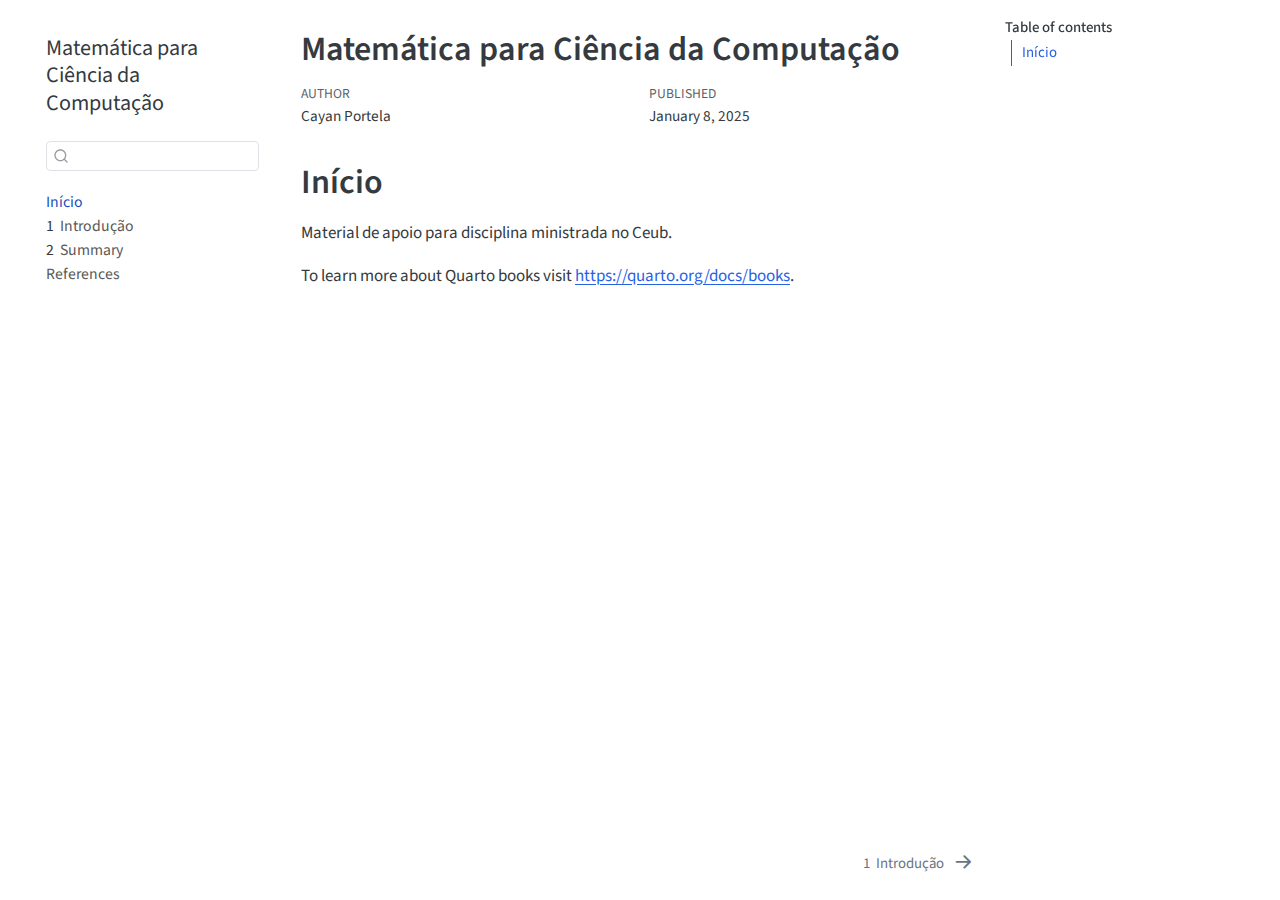
==== docs/index.html @ 1aaa0ab2 "Publish sie do docs/" ====
<!DOCTYPE html>
<html xmlns="http://www.w3.org/1999/xhtml" lang="en" xml:lang="en"><head>

<meta charset="utf-8">
<meta name="generator" content="quarto-1.5.56">

<meta name="viewport" content="width=device-width, initial-scale=1.0, user-scalable=yes">

<meta name="author" content="Cayan Portela">
<meta name="dcterms.date" content="2025-01-08">

<title>Matemática para Ciência da Computação</title>
<style>
code{white-space: pre-wrap;}
span.smallcaps{font-variant: small-caps;}
div.columns{display: flex; gap: min(4vw, 1.5em);}
div.column{flex: auto; overflow-x: auto;}
div.hanging-indent{margin-left: 1.5em; text-indent: -1.5em;}
ul.task-list{list-style: none;}
ul.task-list li input[type="checkbox"] {
  width: 0.8em;
  margin: 0 0.8em 0.2em -1em; /* quarto-specific, see https://github.com/quarto-dev/quarto-cli/issues/4556 */ 
  vertical-align: middle;
}
</style>


<script src="site_libs/quarto-nav/quarto-nav.js"></script>
<script src="site_libs/quarto-nav/headroom.min.js"></script>
<script src="site_libs/clipboard/clipboard.min.js"></script>
<script src="site_libs/quarto-search/autocomplete.umd.js"></script>
<script src="site_libs/quarto-search/fuse.min.js"></script>
<script src="site_libs/quarto-search/quarto-search.js"></script>
<meta name="quarto:offset" content="./">
<link href="./intro.html" rel="next">
<script src="site_libs/quarto-html/quarto.js"></script>
<script src="site_libs/quarto-html/popper.min.js"></script>
<script src="site_libs/quarto-html/tippy.umd.min.js"></script>
<script src="site_libs/quarto-html/anchor.min.js"></script>
<link href="site_libs/quarto-html/tippy.css" rel="stylesheet">
<link href="site_libs/quarto-html/quarto-syntax-highlighting.css" rel="stylesheet" id="quarto-text-highlighting-styles">
<script src="site_libs/bootstrap/bootstrap.min.js"></script>
<link href="site_libs/bootstrap/bootstrap-icons.css" rel="stylesheet">
<link href="site_libs/bootstrap/bootstrap.min.css" rel="stylesheet" id="quarto-bootstrap" data-mode="light">
<script id="quarto-search-options" type="application/json">{
  "location": "sidebar",
  "copy-button": false,
  "collapse-after": 3,
  "panel-placement": "start",
  "type": "textbox",
  "limit": 50,
  "keyboard-shortcut": [
    "f",
    "/",
    "s"
  ],
  "show-item-context": false,
  "language": {
    "search-no-results-text": "No results",
    "search-matching-documents-text": "matching documents",
    "search-copy-link-title": "Copy link to search",
    "search-hide-matches-text": "Hide additional matches",
    "search-more-match-text": "more match in this document",
    "search-more-matches-text": "more matches in this document",
    "search-clear-button-title": "Clear",
    "search-text-placeholder": "",
    "search-detached-cancel-button-title": "Cancel",
    "search-submit-button-title": "Submit",
    "search-label": "Search"
  }
}</script>


</head>

<body class="nav-sidebar floating">

<div id="quarto-search-results"></div>
  <header id="quarto-header" class="headroom fixed-top">
  <nav class="quarto-secondary-nav">
    <div class="container-fluid d-flex">
      <button type="button" class="quarto-btn-toggle btn" data-bs-toggle="collapse" role="button" data-bs-target=".quarto-sidebar-collapse-item" aria-controls="quarto-sidebar" aria-expanded="false" aria-label="Toggle sidebar navigation" onclick="if (window.quartoToggleHeadroom) { window.quartoToggleHeadroom(); }">
        <i class="bi bi-layout-text-sidebar-reverse"></i>
      </button>
        <nav class="quarto-page-breadcrumbs" aria-label="breadcrumb"><ol class="breadcrumb"><li class="breadcrumb-item"><a href="./index.html">Início</a></li></ol></nav>
        <a class="flex-grow-1" role="navigation" data-bs-toggle="collapse" data-bs-target=".quarto-sidebar-collapse-item" aria-controls="quarto-sidebar" aria-expanded="false" aria-label="Toggle sidebar navigation" onclick="if (window.quartoToggleHeadroom) { window.quartoToggleHeadroom(); }">      
        </a>
      <button type="button" class="btn quarto-search-button" aria-label="Search" onclick="window.quartoOpenSearch();">
        <i class="bi bi-search"></i>
      </button>
    </div>
  </nav>
</header>
<!-- content -->
<div id="quarto-content" class="quarto-container page-columns page-rows-contents page-layout-article">
<!-- sidebar -->
  <nav id="quarto-sidebar" class="sidebar collapse collapse-horizontal quarto-sidebar-collapse-item sidebar-navigation floating overflow-auto">
    <div class="pt-lg-2 mt-2 text-left sidebar-header">
    <div class="sidebar-title mb-0 py-0">
      <a href="./">Matemática para Ciência da Computação</a> 
    </div>
      </div>
        <div class="mt-2 flex-shrink-0 align-items-center">
        <div class="sidebar-search">
        <div id="quarto-search" class="" title="Search"></div>
        </div>
        </div>
    <div class="sidebar-menu-container"> 
    <ul class="list-unstyled mt-1">
        <li class="sidebar-item">
  <div class="sidebar-item-container"> 
  <a href="./index.html" class="sidebar-item-text sidebar-link active">
 <span class="menu-text">Início</span></a>
  </div>
</li>
        <li class="sidebar-item">
  <div class="sidebar-item-container"> 
  <a href="./intro.html" class="sidebar-item-text sidebar-link">
 <span class="menu-text"><span class="chapter-number">1</span>&nbsp; <span class="chapter-title">Introdução</span></span></a>
  </div>
</li>
        <li class="sidebar-item">
  <div class="sidebar-item-container"> 
  <a href="./summary.html" class="sidebar-item-text sidebar-link">
 <span class="menu-text"><span class="chapter-number">2</span>&nbsp; <span class="chapter-title">Summary</span></span></a>
  </div>
</li>
        <li class="sidebar-item">
  <div class="sidebar-item-container"> 
  <a href="./references.html" class="sidebar-item-text sidebar-link">
 <span class="menu-text">References</span></a>
  </div>
</li>
    </ul>
    </div>
</nav>
<div id="quarto-sidebar-glass" class="quarto-sidebar-collapse-item" data-bs-toggle="collapse" data-bs-target=".quarto-sidebar-collapse-item"></div>
<!-- margin-sidebar -->
    <div id="quarto-margin-sidebar" class="sidebar margin-sidebar">
        <nav id="TOC" role="doc-toc" class="toc-active">
    <h2 id="toc-title">Table of contents</h2>
   
  <ul>
  <li><a href="#início" id="toc-início" class="nav-link active" data-scroll-target="#início">Início</a></li>
  </ul>
</nav>
    </div>
<!-- main -->
<main class="content" id="quarto-document-content">

<header id="title-block-header" class="quarto-title-block default">
<div class="quarto-title">
<h1 class="title">Matemática para Ciência da Computação</h1>
</div>



<div class="quarto-title-meta">

    <div>
    <div class="quarto-title-meta-heading">Author</div>
    <div class="quarto-title-meta-contents">
             <p>Cayan Portela </p>
          </div>
  </div>
    
    <div>
    <div class="quarto-title-meta-heading">Published</div>
    <div class="quarto-title-meta-contents">
      <p class="date">January 8, 2025</p>
    </div>
  </div>
  
    
  </div>
  


</header>


<section id="início" class="level1 unnumbered">
<h1 class="unnumbered">Início</h1>
<p>Material de apoio para disciplina ministrada no Ceub.</p>
<p>To learn more about Quarto books visit <a href="https://quarto.org/docs/books" class="uri">https://quarto.org/docs/books</a>.</p>


</section>

</main> <!-- /main -->
<script id="quarto-html-after-body" type="application/javascript">
window.document.addEventListener("DOMContentLoaded", function (event) {
  const toggleBodyColorMode = (bsSheetEl) => {
    const mode = bsSheetEl.getAttribute("data-mode");
    const bodyEl = window.document.querySelector("body");
    if (mode === "dark") {
      bodyEl.classList.add("quarto-dark");
      bodyEl.classList.remove("quarto-light");
    } else {
      bodyEl.classList.add("quarto-light");
      bodyEl.classList.remove("quarto-dark");
    }
  }
  const toggleBodyColorPrimary = () => {
    const bsSheetEl = window.document.querySelector("link#quarto-bootstrap");
    if (bsSheetEl) {
      toggleBodyColorMode(bsSheetEl);
    }
  }
  toggleBodyColorPrimary();  
  const icon = "";
  const anchorJS = new window.AnchorJS();
  anchorJS.options = {
    placement: 'right',
    icon: icon
  };
  anchorJS.add('.anchored');
  const isCodeAnnotation = (el) => {
    for (const clz of el.classList) {
      if (clz.startsWith('code-annotation-')) {                     
        return true;
      }
    }
    return false;
  }
  const onCopySuccess = function(e) {
    // button target
    const button = e.trigger;
    // don't keep focus
    button.blur();
    // flash "checked"
    button.classList.add('code-copy-button-checked');
    var currentTitle = button.getAttribute("title");
    button.setAttribute("title", "Copied!");
    let tooltip;
    if (window.bootstrap) {
      button.setAttribute("data-bs-toggle", "tooltip");
      button.setAttribute("data-bs-placement", "left");
      button.setAttribute("data-bs-title", "Copied!");
      tooltip = new bootstrap.Tooltip(button, 
        { trigger: "manual", 
          customClass: "code-copy-button-tooltip",
          offset: [0, -8]});
      tooltip.show();    
    }
    setTimeout(function() {
      if (tooltip) {
        tooltip.hide();
        button.removeAttribute("data-bs-title");
        button.removeAttribute("data-bs-toggle");
        button.removeAttribute("data-bs-placement");
      }
      button.setAttribute("title", currentTitle);
      button.classList.remove('code-copy-button-checked');
    }, 1000);
    // clear code selection
    e.clearSelection();
  }
  const getTextToCopy = function(trigger) {
      const codeEl = trigger.previousElementSibling.cloneNode(true);
      for (const childEl of codeEl.children) {
        if (isCodeAnnotation(childEl)) {
          childEl.remove();
        }
      }
      return codeEl.innerText;
  }
  const clipboard = new window.ClipboardJS('.code-copy-button:not([data-in-quarto-modal])', {
    text: getTextToCopy
  });
  clipboard.on('success', onCopySuccess);
  if (window.document.getElementById('quarto-embedded-source-code-modal')) {
    // For code content inside modals, clipBoardJS needs to be initialized with a container option
    // TODO: Check when it could be a function (https://github.com/zenorocha/clipboard.js/issues/860)
    const clipboardModal = new window.ClipboardJS('.code-copy-button[data-in-quarto-modal]', {
      text: getTextToCopy,
      container: window.document.getElementById('quarto-embedded-source-code-modal')
    });
    clipboardModal.on('success', onCopySuccess);
  }
    var localhostRegex = new RegExp(/^(?:http|https):\/\/localhost\:?[0-9]*\//);
    var mailtoRegex = new RegExp(/^mailto:/);
      var filterRegex = new RegExp('/' + window.location.host + '/');
    var isInternal = (href) => {
        return filterRegex.test(href) || localhostRegex.test(href) || mailtoRegex.test(href);
    }
    // Inspect non-navigation links and adorn them if external
 	var links = window.document.querySelectorAll('a[href]:not(.nav-link):not(.navbar-brand):not(.toc-action):not(.sidebar-link):not(.sidebar-item-toggle):not(.pagination-link):not(.no-external):not([aria-hidden]):not(.dropdown-item):not(.quarto-navigation-tool):not(.about-link)');
    for (var i=0; i<links.length; i++) {
      const link = links[i];
      if (!isInternal(link.href)) {
        // undo the damage that might have been done by quarto-nav.js in the case of
        // links that we want to consider external
        if (link.dataset.originalHref !== undefined) {
          link.href = link.dataset.originalHref;
        }
      }
    }
  function tippyHover(el, contentFn, onTriggerFn, onUntriggerFn) {
    const config = {
      allowHTML: true,
      maxWidth: 500,
      delay: 100,
      arrow: false,
      appendTo: function(el) {
          return el.parentElement;
      },
      interactive: true,
      interactiveBorder: 10,
      theme: 'quarto',
      placement: 'bottom-start',
    };
    if (contentFn) {
      config.content = contentFn;
    }
    if (onTriggerFn) {
      config.onTrigger = onTriggerFn;
    }
    if (onUntriggerFn) {
      config.onUntrigger = onUntriggerFn;
    }
    window.tippy(el, config); 
  }
  const noterefs = window.document.querySelectorAll('a[role="doc-noteref"]');
  for (var i=0; i<noterefs.length; i++) {
    const ref = noterefs[i];
    tippyHover(ref, function() {
      // use id or data attribute instead here
      let href = ref.getAttribute('data-footnote-href') || ref.getAttribute('href');
      try { href = new URL(href).hash; } catch {}
      const id = href.replace(/^#\/?/, "");
      const note = window.document.getElementById(id);
      if (note) {
        return note.innerHTML;
      } else {
        return "";
      }
    });
  }
  const xrefs = window.document.querySelectorAll('a.quarto-xref');
  const processXRef = (id, note) => {
    // Strip column container classes
    const stripColumnClz = (el) => {
      el.classList.remove("page-full", "page-columns");
      if (el.children) {
        for (const child of el.children) {
          stripColumnClz(child);
        }
      }
    }
    stripColumnClz(note)
    if (id === null || id.startsWith('sec-')) {
      // Special case sections, only their first couple elements
      const container = document.createElement("div");
      if (note.children && note.children.length > 2) {
        container.appendChild(note.children[0].cloneNode(true));
        for (let i = 1; i < note.children.length; i++) {
          const child = note.children[i];
          if (child.tagName === "P" && child.innerText === "") {
            continue;
          } else {
            container.appendChild(child.cloneNode(true));
            break;
          }
        }
        if (window.Quarto?.typesetMath) {
          window.Quarto.typesetMath(container);
        }
        return container.innerHTML
      } else {
        if (window.Quarto?.typesetMath) {
          window.Quarto.typesetMath(note);
        }
        return note.innerHTML;
      }
    } else {
      // Remove any anchor links if they are present
      const anchorLink = note.querySelector('a.anchorjs-link');
      if (anchorLink) {
        anchorLink.remove();
      }
      if (window.Quarto?.typesetMath) {
        window.Quarto.typesetMath(note);
      }
      // TODO in 1.5, we should make sure this works without a callout special case
      if (note.classList.contains("callout")) {
        return note.outerHTML;
      } else {
        return note.innerHTML;
      }
    }
  }
  for (var i=0; i<xrefs.length; i++) {
    const xref = xrefs[i];
    tippyHover(xref, undefined, function(instance) {
      instance.disable();
      let url = xref.getAttribute('href');
      let hash = undefined; 
      if (url.startsWith('#')) {
        hash = url;
      } else {
        try { hash = new URL(url).hash; } catch {}
      }
      if (hash) {
        const id = hash.replace(/^#\/?/, "");
        const note = window.document.getElementById(id);
        if (note !== null) {
          try {
            const html = processXRef(id, note.cloneNode(true));
            instance.setContent(html);
          } finally {
            instance.enable();
            instance.show();
          }
        } else {
          // See if we can fetch this
          fetch(url.split('#')[0])
          .then(res => res.text())
          .then(html => {
            const parser = new DOMParser();
            const htmlDoc = parser.parseFromString(html, "text/html");
            const note = htmlDoc.getElementById(id);
            if (note !== null) {
              const html = processXRef(id, note);
              instance.setContent(html);
            } 
          }).finally(() => {
            instance.enable();
            instance.show();
          });
        }
      } else {
        // See if we can fetch a full url (with no hash to target)
        // This is a special case and we should probably do some content thinning / targeting
        fetch(url)
        .then(res => res.text())
        .then(html => {
          const parser = new DOMParser();
          const htmlDoc = parser.parseFromString(html, "text/html");
          const note = htmlDoc.querySelector('main.content');
          if (note !== null) {
            // This should only happen for chapter cross references
            // (since there is no id in the URL)
            // remove the first header
            if (note.children.length > 0 && note.children[0].tagName === "HEADER") {
              note.children[0].remove();
            }
            const html = processXRef(null, note);
            instance.setContent(html);
          } 
        }).finally(() => {
          instance.enable();
          instance.show();
        });
      }
    }, function(instance) {
    });
  }
      let selectedAnnoteEl;
      const selectorForAnnotation = ( cell, annotation) => {
        let cellAttr = 'data-code-cell="' + cell + '"';
        let lineAttr = 'data-code-annotation="' +  annotation + '"';
        const selector = 'span[' + cellAttr + '][' + lineAttr + ']';
        return selector;
      }
      const selectCodeLines = (annoteEl) => {
        const doc = window.document;
        const targetCell = annoteEl.getAttribute("data-target-cell");
        const targetAnnotation = annoteEl.getAttribute("data-target-annotation");
        const annoteSpan = window.document.querySelector(selectorForAnnotation(targetCell, targetAnnotation));
        const lines = annoteSpan.getAttribute("data-code-lines").split(",");
        const lineIds = lines.map((line) => {
          return targetCell + "-" + line;
        })
        let top = null;
        let height = null;
        let parent = null;
        if (lineIds.length > 0) {
            //compute the position of the single el (top and bottom and make a div)
            const el = window.document.getElementById(lineIds[0]);
            top = el.offsetTop;
            height = el.offsetHeight;
            parent = el.parentElement.parentElement;
          if (lineIds.length > 1) {
            const lastEl = window.document.getElementById(lineIds[lineIds.length - 1]);
            const bottom = lastEl.offsetTop + lastEl.offsetHeight;
            height = bottom - top;
          }
          if (top !== null && height !== null && parent !== null) {
            // cook up a div (if necessary) and position it 
            let div = window.document.getElementById("code-annotation-line-highlight");
            if (div === null) {
              div = window.document.createElement("div");
              div.setAttribute("id", "code-annotation-line-highlight");
              div.style.position = 'absolute';
              parent.appendChild(div);
            }
            div.style.top = top - 2 + "px";
            div.style.height = height + 4 + "px";
            div.style.left = 0;
            let gutterDiv = window.document.getElementById("code-annotation-line-highlight-gutter");
            if (gutterDiv === null) {
              gutterDiv = window.document.createElement("div");
              gutterDiv.setAttribute("id", "code-annotation-line-highlight-gutter");
              gutterDiv.style.position = 'absolute';
              const codeCell = window.document.getElementById(targetCell);
              const gutter = codeCell.querySelector('.code-annotation-gutter');
              gutter.appendChild(gutterDiv);
            }
            gutterDiv.style.top = top - 2 + "px";
            gutterDiv.style.height = height + 4 + "px";
          }
          selectedAnnoteEl = annoteEl;
        }
      };
      const unselectCodeLines = () => {
        const elementsIds = ["code-annotation-line-highlight", "code-annotation-line-highlight-gutter"];
        elementsIds.forEach((elId) => {
          const div = window.document.getElementById(elId);
          if (div) {
            div.remove();
          }
        });
        selectedAnnoteEl = undefined;
      };
        // Handle positioning of the toggle
    window.addEventListener(
      "resize",
      throttle(() => {
        elRect = undefined;
        if (selectedAnnoteEl) {
          selectCodeLines(selectedAnnoteEl);
        }
      }, 10)
    );
    function throttle(fn, ms) {
    let throttle = false;
    let timer;
      return (...args) => {
        if(!throttle) { // first call gets through
            fn.apply(this, args);
            throttle = true;
        } else { // all the others get throttled
            if(timer) clearTimeout(timer); // cancel #2
            timer = setTimeout(() => {
              fn.apply(this, args);
              timer = throttle = false;
            }, ms);
        }
      };
    }
      // Attach click handler to the DT
      const annoteDls = window.document.querySelectorAll('dt[data-target-cell]');
      for (const annoteDlNode of annoteDls) {
        annoteDlNode.addEventListener('click', (event) => {
          const clickedEl = event.target;
          if (clickedEl !== selectedAnnoteEl) {
            unselectCodeLines();
            const activeEl = window.document.querySelector('dt[data-target-cell].code-annotation-active');
            if (activeEl) {
              activeEl.classList.remove('code-annotation-active');
            }
            selectCodeLines(clickedEl);
            clickedEl.classList.add('code-annotation-active');
          } else {
            // Unselect the line
            unselectCodeLines();
            clickedEl.classList.remove('code-annotation-active');
          }
        });
      }
  const findCites = (el) => {
    const parentEl = el.parentElement;
    if (parentEl) {
      const cites = parentEl.dataset.cites;
      if (cites) {
        return {
          el,
          cites: cites.split(' ')
        };
      } else {
        return findCites(el.parentElement)
      }
    } else {
      return undefined;
    }
  };
  var bibliorefs = window.document.querySelectorAll('a[role="doc-biblioref"]');
  for (var i=0; i<bibliorefs.length; i++) {
    const ref = bibliorefs[i];
    const citeInfo = findCites(ref);
    if (citeInfo) {
      tippyHover(citeInfo.el, function() {
        var popup = window.document.createElement('div');
        citeInfo.cites.forEach(function(cite) {
          var citeDiv = window.document.createElement('div');
          citeDiv.classList.add('hanging-indent');
          citeDiv.classList.add('csl-entry');
          var biblioDiv = window.document.getElementById('ref-' + cite);
          if (biblioDiv) {
            citeDiv.innerHTML = biblioDiv.innerHTML;
          }
          popup.appendChild(citeDiv);
        });
        return popup.innerHTML;
      });
    }
  }
});
</script>
<nav class="page-navigation">
  <div class="nav-page nav-page-previous">
  </div>
  <div class="nav-page nav-page-next">
      <a href="./intro.html" class="pagination-link" aria-label="Introdução">
        <span class="nav-page-text"><span class="chapter-number">1</span>&nbsp; <span class="chapter-title">Introdução</span></span> <i class="bi bi-arrow-right-short"></i>
      </a>
  </div>
</nav>
</div> <!-- /content -->




</body></html>
---- docs/site_libs/quarto-html/tippy.css ----
.tippy-box[data-animation=fade][data-state=hidden]{opacity:0}[data-tippy-root]{max-width:calc(100vw - 10px)}.tippy-box{position:relative;background-color:#333;color:#fff;border-radius:4px;font-size:14px;line-height:1.4;white-space:normal;outline:0;transition-property:transform,visibility,opacity}.tippy-box[data-placement^=top]>.tippy-arrow{bottom:0}.tippy-box[data-placement^=top]>.tippy-arrow:before{bottom:-7px;left:0;border-width:8px 8px 0;border-top-color:initial;transform-origin:center top}.tippy-box[data-placement^=bottom]>.tippy-arrow{top:0}.tippy-box[data-placement^=bottom]>.tippy-arrow:before{top:-7px;left:0;border-width:0 8px 8px;border-bottom-color:initial;transform-origin:center bottom}.tippy-box[data-placement^=left]>.tippy-arrow{right:0}.tippy-box[data-placement^=left]>.tippy-arrow:before{border-width:8px 0 8px 8px;border-left-color:initial;right:-7px;transform-origin:center left}.tippy-box[data-placement^=right]>.tippy-arrow{left:0}.tippy-box[data-placement^=right]>.tippy-arrow:before{left:-7px;border-width:8px 8px 8px 0;border-right-color:initial;transform-origin:center right}.tippy-box[data-inertia][data-state=visible]{transition-timing-function:cubic-bezier(.54,1.5,.38,1.11)}.tippy-arrow{width:16px;height:16px;color:#333}.tippy-arrow:before{content:"";position:absolute;border-color:transparent;border-style:solid}.tippy-content{position:relative;padding:5px 9px;z-index:1}
---- docs/site_libs/quarto-html/quarto-syntax-highlighting.css ----
/* quarto syntax highlight colors */
:root {
  --quarto-hl-ot-color: #003B4F;
  --quarto-hl-at-color: #657422;
  --quarto-hl-ss-color: #20794D;
  --quarto-hl-an-color: #5E5E5E;
  --quarto-hl-fu-color: #4758AB;
  --quarto-hl-st-color: #20794D;
  --quarto-hl-cf-color: #003B4F;
  --quarto-hl-op-color: #5E5E5E;
  --quarto-hl-er-color: #AD0000;
  --quarto-hl-bn-color: #AD0000;
  --quarto-hl-al-color: #AD0000;
  --quarto-hl-va-color: #111111;
  --quarto-hl-bu-color: inherit;
  --quarto-hl-ex-color: inherit;
  --quarto-hl-pp-color: #AD0000;
  --quarto-hl-in-color: #5E5E5E;
  --quarto-hl-vs-color: #20794D;
  --quarto-hl-wa-color: #5E5E5E;
  --quarto-hl-do-color: #5E5E5E;
  --quarto-hl-im-color: #00769E;
  --quarto-hl-ch-color: #20794D;
  --quarto-hl-dt-color: #AD0000;
  --quarto-hl-fl-color: #AD0000;
  --quarto-hl-co-color: #5E5E5E;
  --quarto-hl-cv-color: #5E5E5E;
  --quarto-hl-cn-color: #8f5902;
  --quarto-hl-sc-color: #5E5E5E;
  --quarto-hl-dv-color: #AD0000;
  --quarto-hl-kw-color: #003B4F;
}

/* other quarto variables */
:root {
  --quarto-font-monospace: SFMono-Regular, Menlo, Monaco, Consolas, "Liberation Mono", "Courier New", monospace;
}

pre > code.sourceCode > span {
  color: #003B4F;
}

code span {
  color: #003B4F;
}

code.sourceCode > span {
  color: #003B4F;
}

div.sourceCode,
div.sourceCode pre.sourceCode {
  color: #003B4F;
}

code span.ot {
  color: #003B4F;
  font-style: inherit;
}

code span.at {
  color: #657422;
  font-style: inherit;
}

code span.ss {
  color: #20794D;
  font-style: inherit;
}

code span.an {
  color: #5E5E5E;
  font-style: inherit;
}

code span.fu {
  color: #4758AB;
  font-style: inherit;
}

code span.st {
  color: #20794D;
  font-style: inherit;
}

code span.cf {
  color: #003B4F;
  font-weight: bold;
  font-style: inherit;
}

code span.op {
  color: #5E5E5E;
  font-style: inherit;
}

code span.er {
  color: #AD0000;
  font-style: inherit;
}

code span.bn {
  color: #AD0000;
  font-style: inherit;
}

code span.al {
  color: #AD0000;
  font-style: inherit;
}

code span.va {
  color: #111111;
  font-style: inherit;
}

code span.bu {
  font-style: inherit;
}

code span.ex {
  font-style: inherit;
}

code span.pp {
  color: #AD0000;
  font-style: inherit;
}

code span.in {
  color: #5E5E5E;
  font-style: inherit;
}

code span.vs {
  color: #20794D;
  font-style: inherit;
}

code span.wa {
  color: #5E5E5E;
  font-style: italic;
}

code span.do {
  color: #5E5E5E;
  font-style: italic;
}

code span.im {
  color: #00769E;
  font-style: inherit;
}

code span.ch {
  color: #20794D;
  font-style: inherit;
}

code span.dt {
  color: #AD0000;
  font-style: inherit;
}

code span.fl {
  color: #AD0000;
  font-style: inherit;
}

code span.co {
  color: #5E5E5E;
  font-style: inherit;
}

code span.cv {
  color: #5E5E5E;
  font-style: italic;
}

code span.cn {
  color: #8f5902;
  font-style: inherit;
}

code span.sc {
  color: #5E5E5E;
  font-style: inherit;
}

code span.dv {
  color: #AD0000;
  font-style: inherit;
}

code span.kw {
  color: #003B4F;
  font-weight: bold;
  font-style: inherit;
}

.prevent-inlining {
  content: "</";
}

/*# sourceMappingURL=debc5d5d77c3f9108843748ff7464032.css.map */
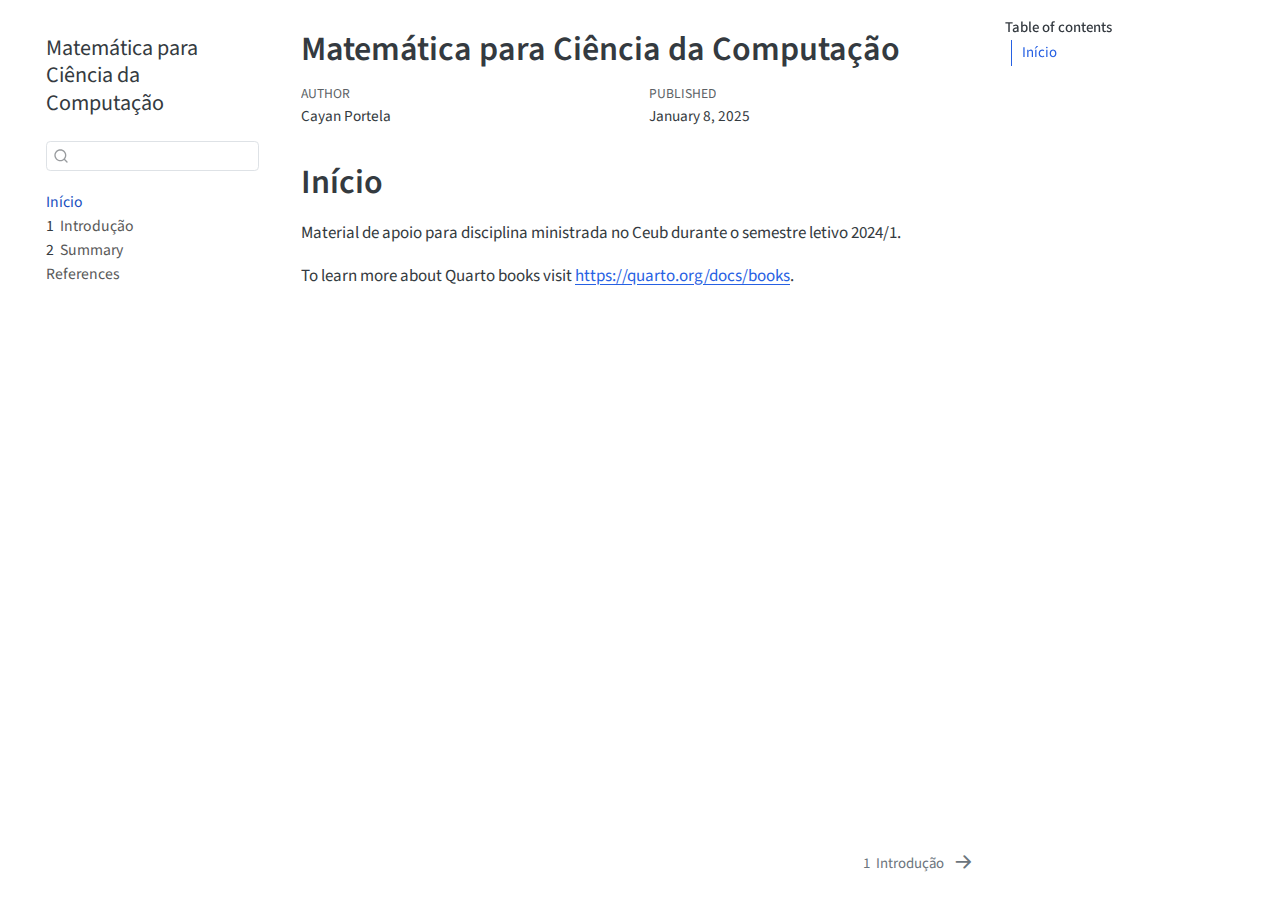
==== commit f97cfb65: "adicionando semestre letivo" ====
--- a/docs/index.html
+++ b/docs/index.html
@@ -181,7 +181,7 @@
 
 <section id="início" class="level1 unnumbered">
 <h1 class="unnumbered">Início</h1>
-<p>Material de apoio para disciplina ministrada no Ceub.</p>
+<p>Material de apoio para disciplina ministrada no Ceub durante o semestre letivo 2024/1.</p>
 <p>To learn more about Quarto books visit <a href="https://quarto.org/docs/books" class="uri">https://quarto.org/docs/books</a>.</p>
 
 
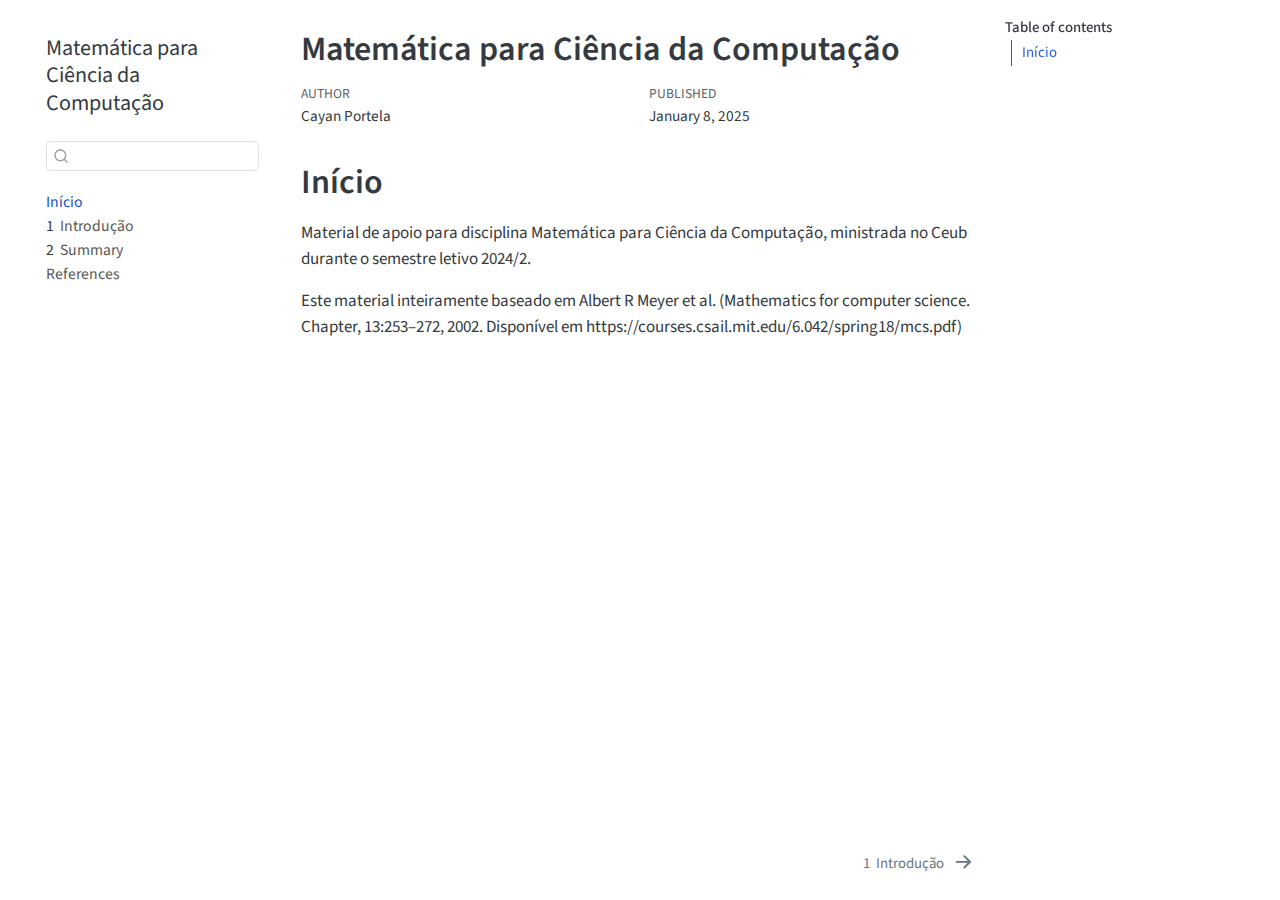
==== commit a86cb7c1: "metodo axiomatico" ====
--- a/docs/index.html
+++ b/docs/index.html
@@ -181,8 +181,8 @@
 
 <section id="início" class="level1 unnumbered">
 <h1 class="unnumbered">Início</h1>
-<p>Material de apoio para disciplina ministrada no Ceub durante o semestre letivo 2024/1.</p>
-<p>To learn more about Quarto books visit <a href="https://quarto.org/docs/books" class="uri">https://quarto.org/docs/books</a>.</p>
+<p>Material de apoio para disciplina Matemática para Ciência da Computação, ministrada no Ceub durante o semestre letivo 2024/2.</p>
+<p>Este material inteiramente baseado em Albert R Meyer et al.&nbsp;(Mathematics for computer science. Chapter, 13:253–272, 2002. Disponível em https://courses.csail.mit.edu/6.042/spring18/mcs.pdf)</p>
 
 
 </section>
